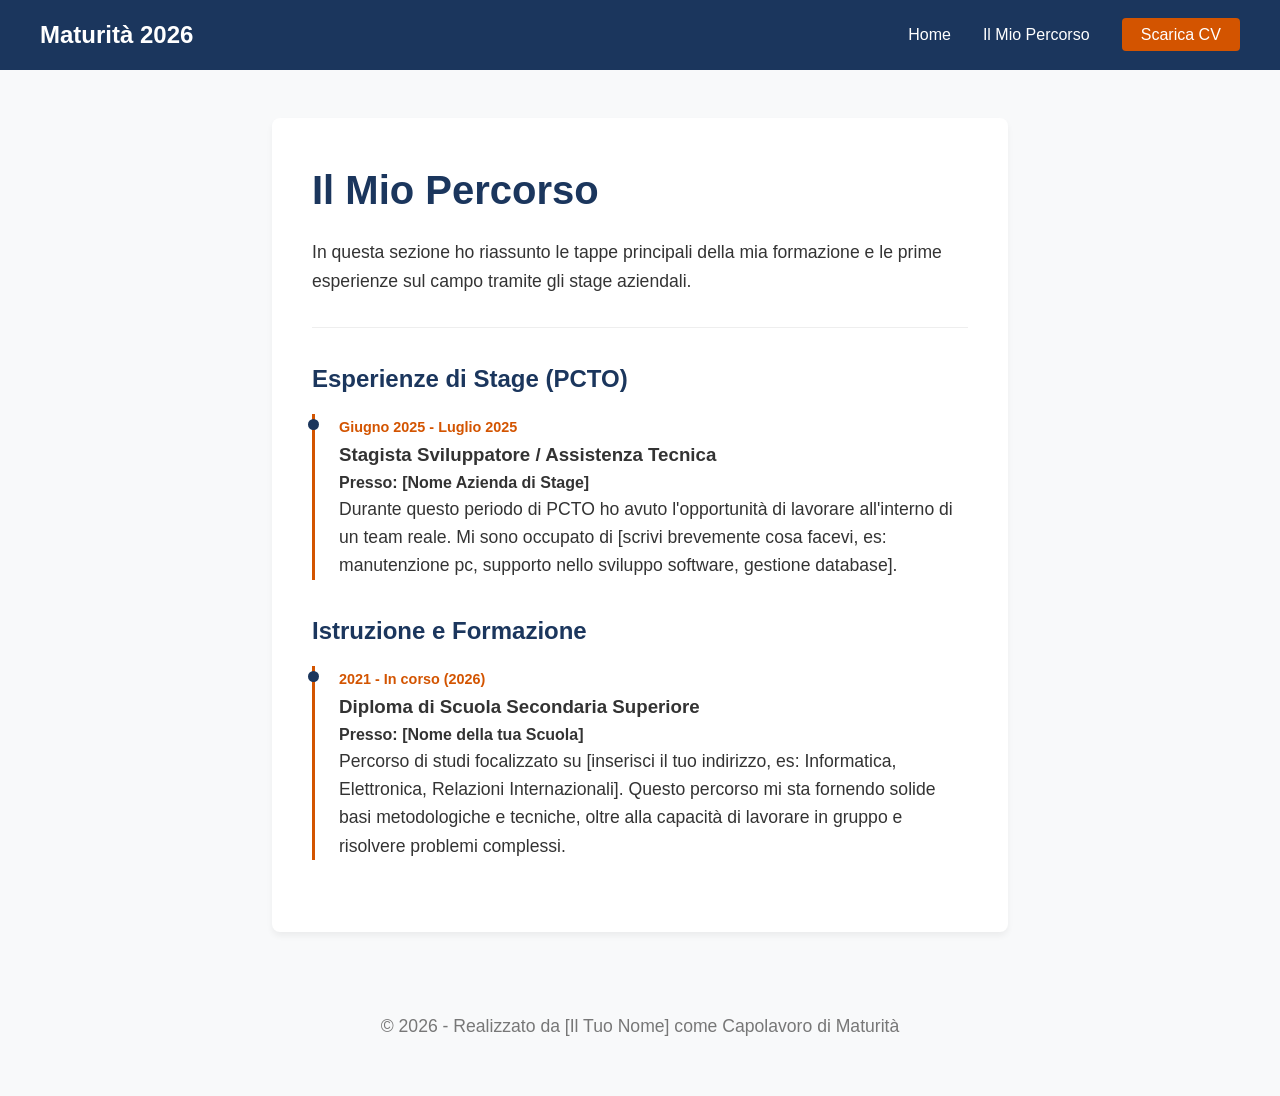
==== percorso.html @ 326dcc3c "Rename esperienze.html to percorso.html" ====
<!DOCTYPE html>
<html lang="it">
<head>
    <meta charset="UTF-8">
    <meta name="viewport" content="width=device-width, initial-scale=1.0">
    <title>Il Mio Percorso | Esperienze e Scuola</title>
    <link rel="stylesheet" href="style.css">
</head>
<body>

    <header>
        <nav>
            <div class="logo">Maturità 2026</div>
            <ul class="nav-links">
                <li><a href="index.html">Home</a></li>
                <li><a href="percorso.html">Il Mio Percorso</a></li>
                <li><a href="tuo-cv.pdf" download class="btn-cv">Scarica CV</a></li>
            </ul>
        </nav>
    </header>

    <main>
        <section>
            <h1>Il Mio Percorso</h1>
            <p>In questa sezione ho riassunto le tappe principali della mia formazione e le prime esperienze sul campo tramite gli stage aziendali.</p>
            
            <hr style="border: 0; height: 1px; background: #eee; margin: 2rem 0;">

            <h2>Esperienze di Stage (PCTO)</h2>
            
            <div class="timeline-item">
                <span class="date">Giugno 2025 - Luglio 2025</span>
                <h3>Stagista Sviluppatore / Assistenza Tecnica</h3>
                <h4>Presso: [Nome Azienda di Stage]</h4>
                <p>Durante questo periodo di PCTO ho avuto l'opportunità di lavorare all'interno di un team reale. Mi sono occupato di [scrivi brevemente cosa facevi, es: manutenzione pc, supporto nello sviluppo software, gestione database].</p>
            </div>

            <h2>Istruzione e Formazione</h2>

            <div class="timeline-item">
                <span class="date">2021 - In corso (2026)</span>
                <h3>Diploma di Scuola Secondaria Superiore</h3>
                <h4>Presso: [Nome della tua Scuola]</h4>
                <p>Percorso di studi focalizzato su [inserisci il tuo indirizzo, es: Informatica, Elettronica, Relazioni Internazionali]. Questo percorso mi sta fornendo solide basi metodologiche e tecniche, oltre alla capacità di lavorare in gruppo e risolvere problemi complessi.</p>
            </div>
        </section>
    </main>

    <footer>
        <p>&copy; 2026 - Realizzato da [Il Tuo Nome] come Capolavoro di Maturità</p>
    </footer>

</body>
</html>
---- style.css ----
/* Reset di base */
* {
    margin: 0;
    padding: 0;
    box-sizing: border-box;
    font-family: 'Segoe UI', Tahoma, Geneva, Verdana, sans-serif;
}

/* Variabili Colore richieste */
:root {
    --primary-navy: #1B365D;    /* Blu Navy */
    --text-anthracite: #333333; /* Antracite */
    --accent-orange: #D35400;   /* Arancio Scuro */
    --bg-light: #F8F9FA;        /* Sfondo chiaro per contrasto */
    --white: #FFFFFF;
}

body {
    background-color: var(--bg-light);
    color: var(--text-anthracite);
    line-height: 1.6;
}

/* Barra di Navigazione */
header {
    background-color: var(--primary-navy);
    padding: 1rem 2rem;
    position: sticky;
    top: 0;
    z-index: 100;
}

nav {
    display: flex;
    justify-content: space-between;
    align-items: center;
    max-width: 1200px;
    margin: 0 auto;
}

.logo {
    color: var(--white);
    font-size: 1.5rem;
    font-weight: bold;
}

.nav-links {
    list-style: none;
    display: flex;
    align-items: center;
    gap: 2rem;
}

.nav-links a {
    color: var(--white);
    text-decoration: none;
    font-weight: 500;
    transition: color 0.3s;
}

.nav-links a:hover {
    color: var(--accent-orange);
}

/* Pulsante Scarica CV nella Navbar */
.btn-cv {
    background-color: var(--accent-orange);
    color: var(--white) !important;
    padding: 0.5rem 1.2rem;
    border-radius: 4px;
    transition: background-color 0.3s !important;
}

.btn-cv:hover {
    background-color: #A04000; /* Arancio più scuro al passaggio del mouse */
}

/* Layout Contenuto Principale */
main {
    max-width: 800px;
    margin: 3rem auto;
    padding: 0 2rem;
}

section {
    background: var(--white);
    padding: 2.5rem;
    border-radius: 8px;
    box-shadow: 0 4px 6px rgba(0, 0, 0, 0.05);
    margin-bottom: 2rem;
}

h1, h2 {
    color: var(--primary-navy);
    margin-bottom: 1rem;
}

h1 {
    font-size: 2.5rem;
}

p {
    margin-bottom: 1.5rem;
    font-size: 1.1rem;
}

/* Stili specifici per la pagina Percorso (Timeline semplice) */
.timeline-item {
    border-left: 3px solid var(--accent-orange);
    padding-left: 1.5rem;
    margin-bottom: 2rem;
    position: relative;
}

.timeline-item::before {
    content: '';
    position: absolute;
    left: -7px;
    top: 5px;
    width: 11px;
    height: 11px;
    background-color: var(--primary-navy);
    border-radius: 50%;
}

.date {
    font-weight: bold;
    color: var(--accent-orange);
    font-size: 0.9rem;
}

/* Footer */
footer {
    text-align: center;
    padding: 2rem;
    color: #777;
    font-size: 0.9rem;
}
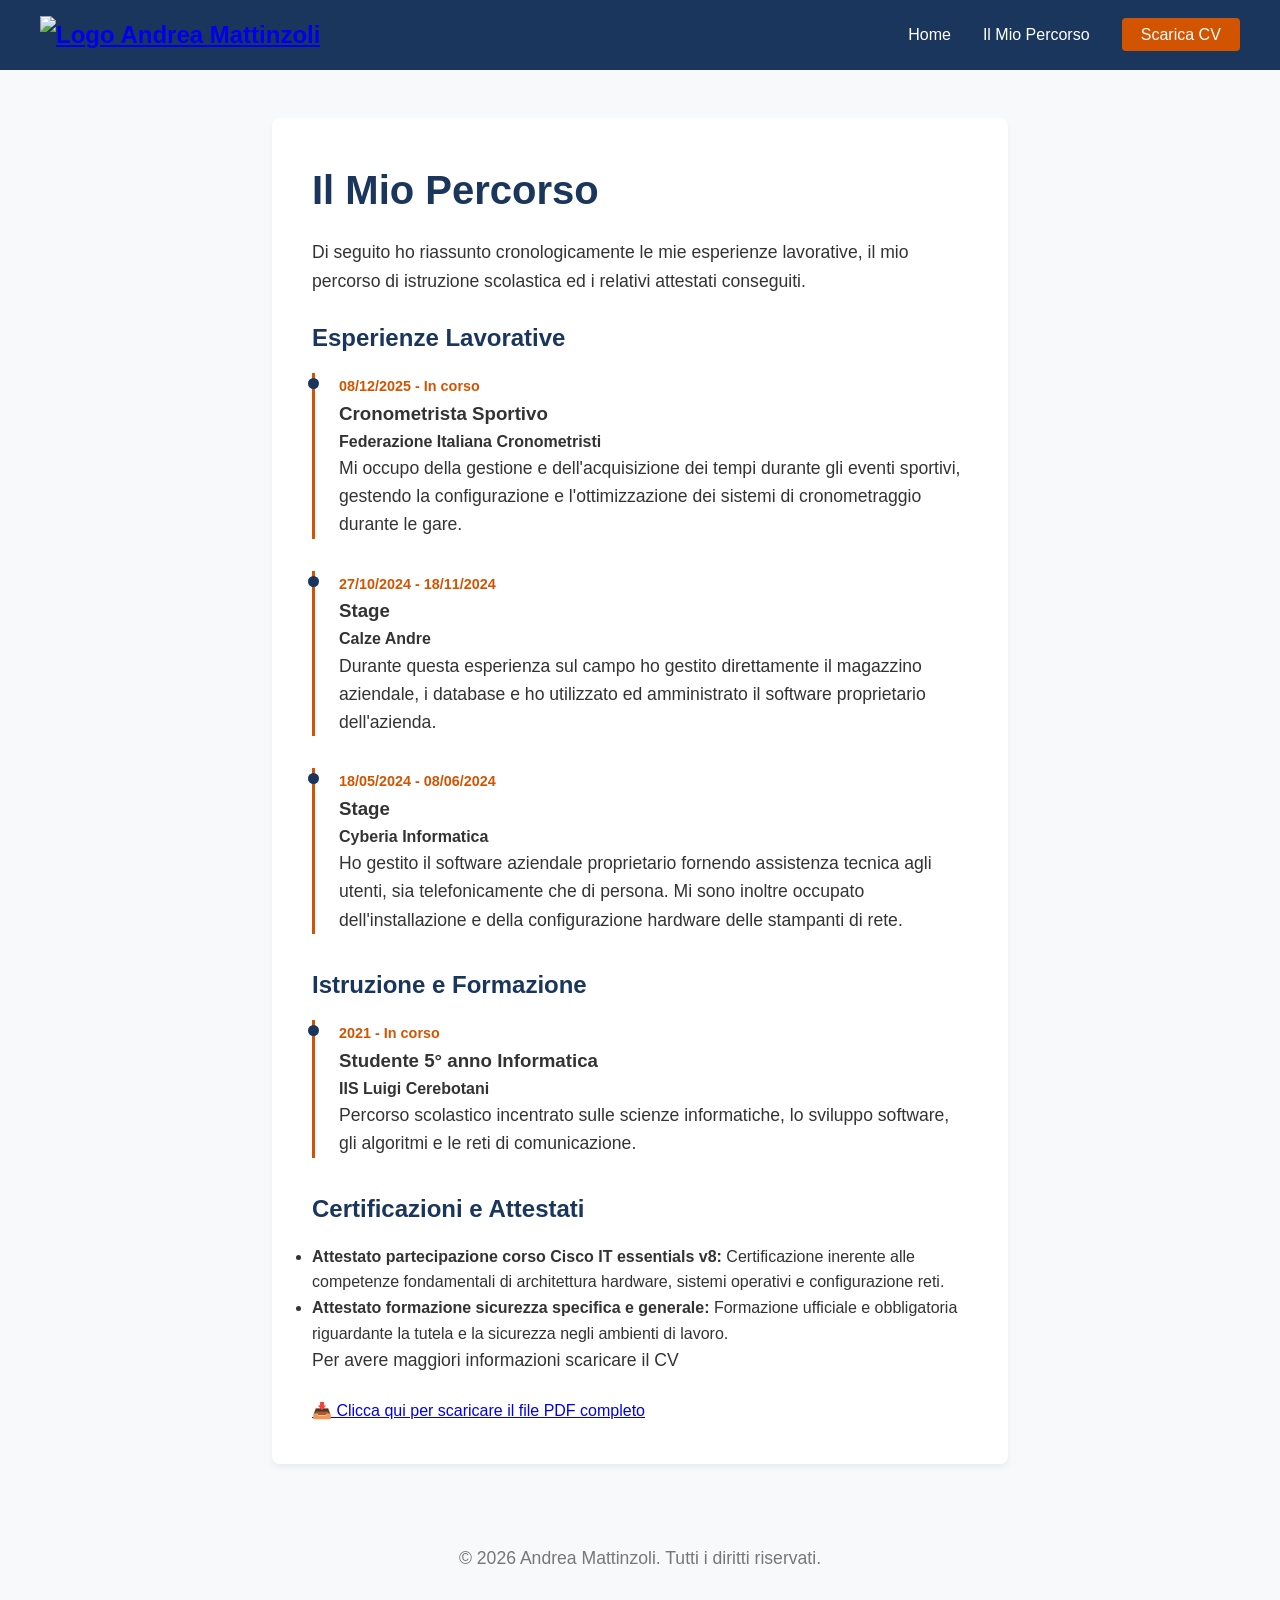
==== commit 5dd542aa: "Update percorso.html" ====
--- a/percorso.html
+++ b/percorso.html
@@ -3,18 +3,22 @@
 <head>
     <meta charset="UTF-8">
     <meta name="viewport" content="width=device-width, initial-scale=1.0">
-    <title>Il Mio Percorso | Esperienze e Scuola</title>
+    <title>Il Mio Percorso | Andrea Mattinzoli</title>
     <link rel="stylesheet" href="style.css">
 </head>
 <body>
 
     <header>
         <nav>
-            <div class="logo">Maturità 2026</div>
+            <div class="logo">
+                <a href="index.html">
+                    <img src="logo.png" alt="Logo Andrea Mattinzoli" class="logo-img">
+                </a>
+            </div>
             <ul class="nav-links">
                 <li><a href="index.html">Home</a></li>
                 <li><a href="percorso.html">Il Mio Percorso</a></li>
-                <li><a href="tuo-cv.pdf" download class="btn-cv">Scarica CV</a></li>
+                <li><a href="Mattinzoli_Andrea_CV_maggio2026.pdf" download class="btn-cv">Scarica CV</a></li>
             </ul>
         </nav>
     </header>
@@ -22,32 +26,56 @@
     <main>
         <section>
             <h1>Il Mio Percorso</h1>
-            <p>In questa sezione ho riassunto le tappe principali della mia formazione e le prime esperienze sul campo tramite gli stage aziendali.</p>
-            
-            <hr style="border: 0; height: 1px; background: #eee; margin: 2rem 0;">
+            <p>Di seguito ho riassunto cronologicamente le mie esperienze lavorative, il mio percorso di istruzione scolastica ed i relativi attestati conseguiti.</p>
 
-            <h2>Esperienze di Stage (PCTO)</h2>
+            <h2>Esperienze Lavorative</h2>
             
             <div class="timeline-item">
-                <span class="date">Giugno 2025 - Luglio 2025</span>
-                <h3>Stagista Sviluppatore / Assistenza Tecnica</h3>
-                <h4>Presso: [Nome Azienda di Stage]</h4>
-                <p>Durante questo periodo di PCTO ho avuto l'opportunità di lavorare all'interno di un team reale. Mi sono occupato di [scrivi brevemente cosa facevi, es: manutenzione pc, supporto nello sviluppo software, gestione database].</p>
+                <span class="date">08/12/2025 - In corso</span>
+                <h3>Cronometrista Sportivo</h3>
+                <h4>Federazione Italiana Cronometristi</h4>
+                <p>Mi occupo della gestione e dell'acquisizione dei tempi durante gli eventi sportivi, gestendo la configurazione e l'ottimizzazione dei sistemi di cronometraggio durante le gare.</p>
+            </div>
+
+            <div class="timeline-item">
+                <span class="date">27/10/2024 - 18/11/2024</span>
+                <h3>Stage</h3>
+                <h4>Calze Andre</h4>
+                <p>Durante questa esperienza sul campo ho gestito direttamente il magazzino aziendale, i database e ho utilizzato ed amministrato il software proprietario dell'azienda.</p>
+            </div>
+
+            <div class="timeline-item">
+                <span class="date">18/05/2024 - 08/06/2024</span>
+                <h3>Stage</h3>
+                <h4>Cyberia Informatica</h4>
+                <p>Ho gestito il software aziendale proprietario fornendo assistenza tecnica agli utenti, sia telefonicamente che di persona. Mi sono inoltre occupato dell'installazione e della configurazione hardware delle stampanti di rete.</p>
             </div>
 
             <h2>Istruzione e Formazione</h2>
 
             <div class="timeline-item">
-                <span class="date">2021 - In corso (2026)</span>
-                <h3>Diploma di Scuola Secondaria Superiore</h3>
-                <h4>Presso: [Nome della tua Scuola]</h4>
-                <p>Percorso di studi focalizzato su [inserisci il tuo indirizzo, es: Informatica, Elettronica, Relazioni Internazionali]. Questo percorso mi sta fornendo solide basi metodologiche e tecniche, oltre alla capacità di lavorare in gruppo e risolvere problemi complessi.</p>
+                <span class="date">2021 - In corso</span>
+                <h3>Studente 5° anno Informatica</h3>
+                <h4>IIS Luigi Cerebotani</h4>
+                <p>Percorso scolastico incentrato sulle scienze informatiche, lo sviluppo software, gli algoritmi e le reti di comunicazione.</p>
             </div>
+
+            <h2>Certificazioni e Attestati</h2>
+            <ul>
+                <li><strong>Attestato partecipazione corso Cisco IT essentials v8:</strong> Certificazione inerente alle competenze fondamentali di architettura hardware, sistemi operativi e configurazione reti.</li>
+                <li><strong>Attestato formazione sicurezza specifica e generale:</strong> Formazione ufficiale e obbligatoria riguardante la tutela e la sicurezza negli ambienti di lavoro.</li>
+            </ul>
+
+            <div class="cv-info-box">
+                <p>Per avere maggiori informazioni scaricare il CV</p>
+                <a href="Mattinzoli_Andrea_CV_maggio2026.pdf" download class="btn-inline-cv">📥 Clicca qui per scaricare il file PDF completo</a>
+            </div>
+
         </section>
     </main>
 
     <footer>
-        <p>&copy; 2026 - Realizzato da [Il Tuo Nome] come Capolavoro di Maturità</p>
+        <p>&copy; 2026 Andrea Mattinzoli. Tutti i diritti riservati.</p>
     </footer>
 
 </body>
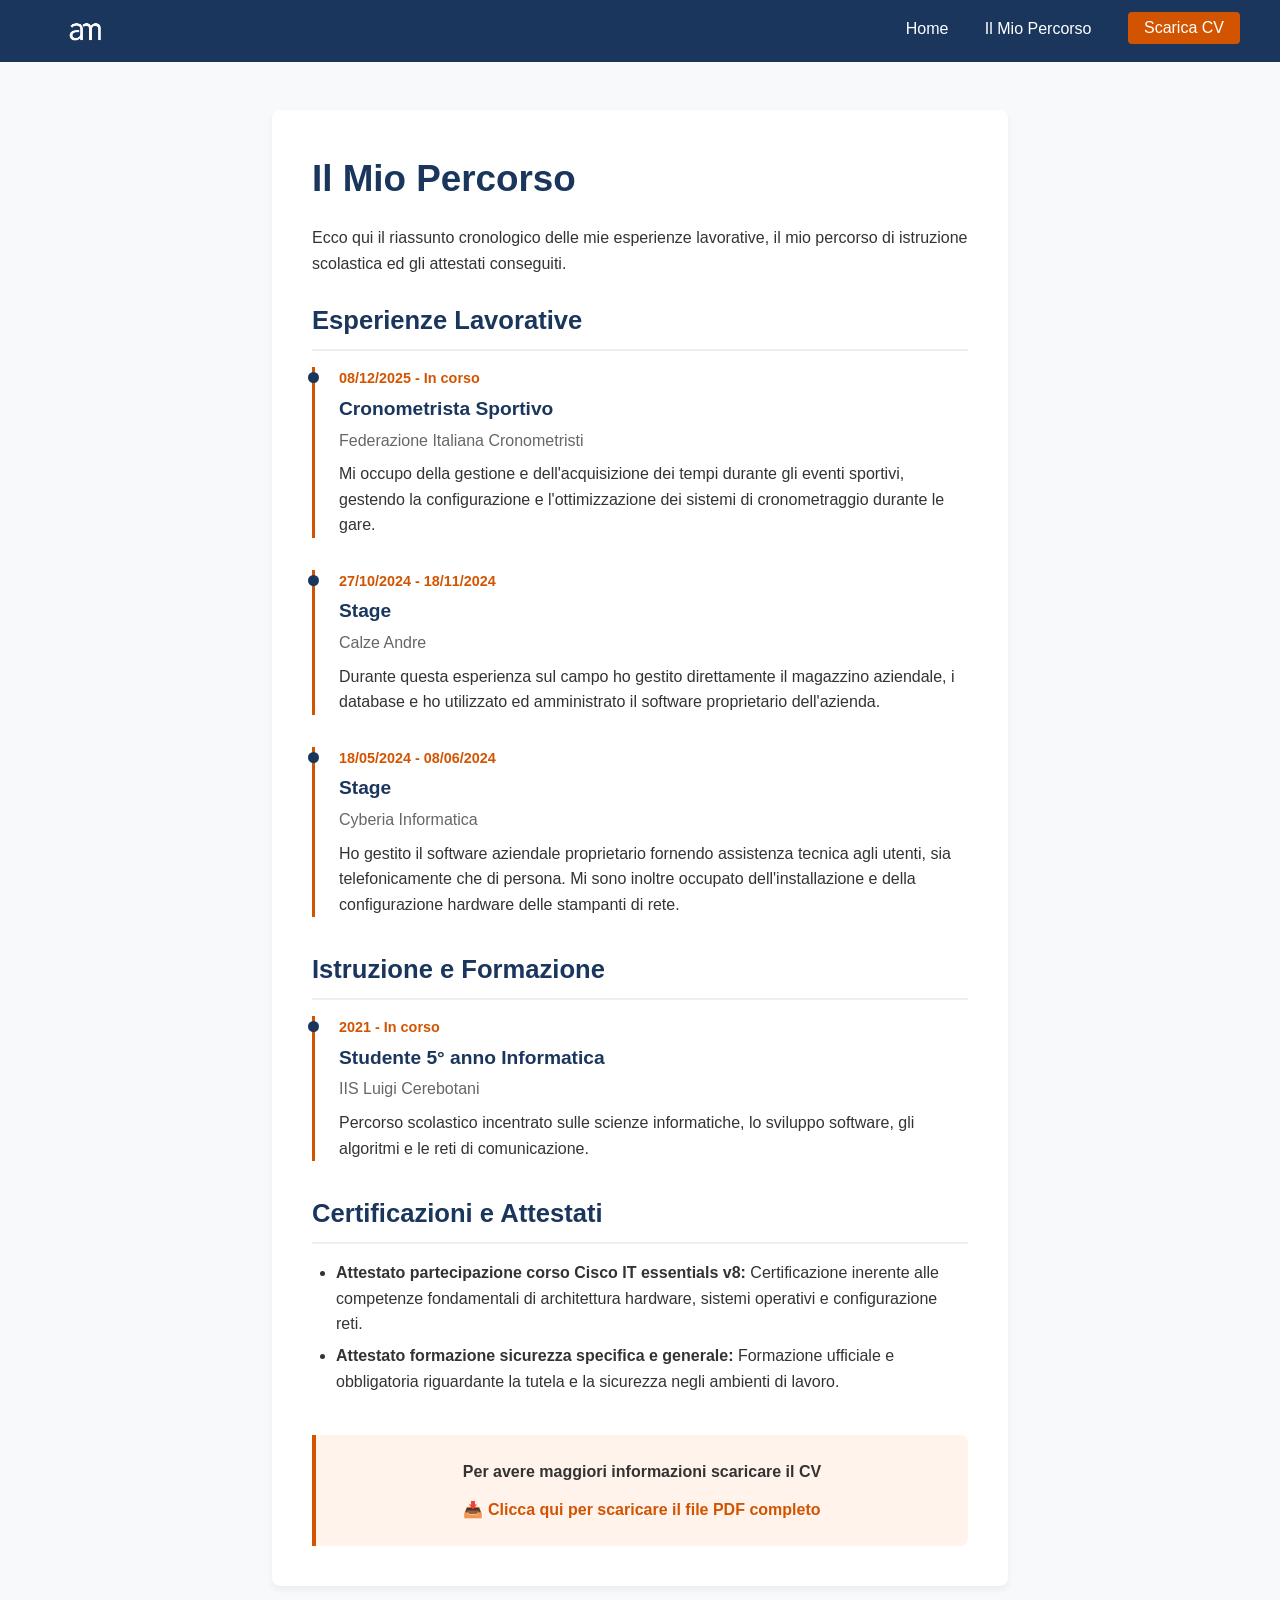
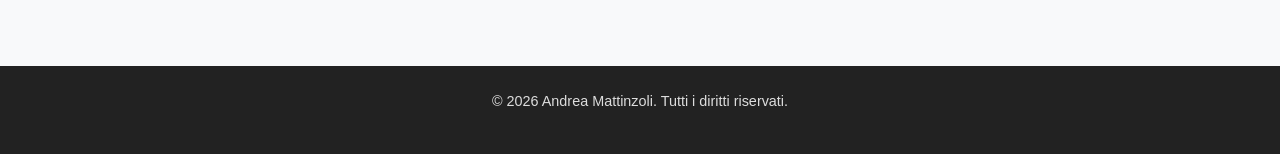
==== commit 9d868f59: "Update percorso.html" ====
--- a/percorso.html
+++ b/percorso.html
@@ -26,7 +26,7 @@
     <main>
         <section>
             <h1>Il Mio Percorso</h1>
-            <p>Di seguito ho riassunto cronologicamente le mie esperienze lavorative, il mio percorso di istruzione scolastica ed i relativi attestati conseguiti.</p>
+            <p>Ecco qui il riassunto cronologico delle mie esperienze lavorative, il mio percorso di istruzione scolastica ed gli attestati conseguiti.</p>
 
             <h2>Esperienze Lavorative</h2>
             
--- a/style.css
+++ b/style.css
@@ -1,4 +1,4 @@
-/* Reset di base */
+/* Reset di base per eliminare i margini predefiniti dei browser */
 * {
     margin: 0;
     padding: 0;
@@ -6,49 +6,75 @@
     font-family: 'Segoe UI', Tahoma, Geneva, Verdana, sans-serif;
 }
 
-/* Variabili Colore richieste */
+/* Definizione delle variabili colore richieste */
 :root {
-    --primary-navy: #1B365D;    /* Blu Navy */
+    --primary-navy: #1B365D;    /* Blu Navy ereditato dallo screen dell'header */
     --text-anthracite: #333333; /* Antracite */
     --accent-orange: #D35400;   /* Arancio Scuro */
-    --bg-light: #F8F9FA;        /* Sfondo chiaro per contrasto */
-    --white: #FFFFFF;
-}
-
+    --bg-light: #F8F9FA;        /* Sfondo chiaro per le pagine */
+    --white: #FFFFFF;           /* Bianco per i contenitori */
+    --footer-dark: #222222;     /* Colore scuro per la striscia del footer */
+}
+
+/* Stile globale del corpo della pagina */
 body {
     background-color: var(--bg-light);
     color: var(--text-anthracite);
     line-height: 1.6;
-}
-
-/* Barra di Navigazione */
+    display: flex;
+    flex-direction: column;
+    min-height: 100vh;
+}
+
+/* =========================================
+   BARRA DI NAVIGAZIONE (METODO GRIGLIA RIGIDA)
+   ========================================= */
 header {
     background-color: var(--primary-navy);
-    padding: 1rem 2rem;
     position: sticky;
     top: 0;
     z-index: 100;
+    padding: 12px 2rem; /* Spazio fisso sopra e sotto la barra */
 }
 
 nav {
-    display: flex;
-    justify-content: space-between;
-    align-items: center;
+    display: table; /* Trasforma la navbar in una tabella rigida */
+    width: 100%;
     max-width: 1200px;
     margin: 0 auto;
 }
 
+/* Cella di sinistra: Contiene il Logo */
 .logo {
-    color: var(--white);
-    font-size: 1.5rem;
-    font-weight: bold;
-}
-
+    display: table-cell;
+    vertical-align: middle; /* Allineamento millimetrico al centro */
+    text-align: left;
+}
+
+.logo a {
+    display: inline-block;
+    vertical-align: middle;
+}
+
+.logo-img {
+    height: 35px; /* Altezza fissa del logo am */
+    width: auto;
+    display: block;
+}
+
+/* Cella di destra: Contiene il Menu */
 .nav-links {
+    display: table-cell;
+    vertical-align: middle; /* Blocca le scritte e il bottone alla stessa identica altezza del logo */
+    text-align: right;      /* Spinge il menu tutto a destra */
     list-style: none;
-    display: flex;
-    align-items: center;
-    gap: 2rem;
+}
+
+/* Forza i singoli elementi della lista a stare affiancati senza andare a capo */
+.nav-links li {
+    display: inline-block;
+    vertical-align: middle;
+    margin-left: 2rem; /* Spazio orizzontale tra le voci del menu */
 }
 
 .nav-links a {
@@ -56,30 +82,38 @@
     text-decoration: none;
     font-weight: 500;
     transition: color 0.3s;
+    display: inline-block;
+    vertical-align: middle;
+    line-height: 1; /* Rimuove lo spazio extra ereditato dal body */
 }
 
 .nav-links a:hover {
     color: var(--accent-orange);
 }
 
-/* Pulsante Scarica CV nella Navbar */
+/* Pulsante Scarica CV */
 .btn-cv {
     background-color: var(--accent-orange);
     color: var(--white) !important;
-    padding: 0.5rem 1.2rem;
+    padding: 8px 16px; /* Crea la sagoma rettangolare del bottone */
     border-radius: 4px;
     transition: background-color 0.3s !important;
+    display: inline-block;
+    vertical-align: middle;
 }
 
 .btn-cv:hover {
-    background-color: #A04000; /* Arancio più scuro al passaggio del mouse */
-}
-
-/* Layout Contenuto Principale */
+    background-color: #A04000;
+}
+
+/* =========================================
+   CONTENUTO PRINCIPALE (MAIN)
+   ========================================= */
 main {
     max-width: 800px;
     margin: 3rem auto;
     padding: 0 2rem;
+    flex: 1; 
 }
 
 section {
@@ -90,21 +124,19 @@
     margin-bottom: 2rem;
 }
 
-h1, h2 {
+h1, h2, h3 {
     color: var(--primary-navy);
     margin-bottom: 1rem;
 }
 
-h1 {
-    font-size: 2.5rem;
-}
-
-p {
-    margin-bottom: 1.5rem;
-    font-size: 1.1rem;
-}
-
-/* Stili specifici per la pagina Percorso (Timeline semplice) */
+h1 { font-size: 2.3rem; }
+h2 { font-size: 1.6rem; border-bottom: 2px solid #eee; padding-bottom: 0.5rem; margin-top: 1.5rem; }
+h3 { font-size: 1.2rem; margin-bottom: 0.2rem; }
+h4 { color: #666; font-weight: 500; margin-bottom: 0.5rem; }
+p { margin-bottom: 1rem; }
+ul { margin-left: 1.5rem; margin-bottom: 1rem; }
+li { margin-bottom: 0.4rem; }
+
 .timeline-item {
     border-left: 3px solid var(--accent-orange);
     padding-left: 1.5rem;
@@ -127,12 +159,42 @@
     font-weight: bold;
     color: var(--accent-orange);
     font-size: 0.9rem;
-}
-
-/* Footer */
+    display: block;
+    margin-bottom: 0.2rem;
+}
+
+.cv-info-box {
+    background-color: #FFF3EB;
+    border-left: 4px solid var(--accent-orange);
+    padding: 1.5rem;
+    border-radius: 0 8px 8px 0;
+    margin-top: 2.5rem;
+    text-align: center;
+}
+
+.cv-info-box p {
+    margin-bottom: 0.8rem;
+    font-weight: bold;
+}
+
+.cv-info-box .btn-inline-cv {
+    color: var(--accent-orange);
+    font-weight: bold;
+    text-decoration: none;
+}
+
+.cv-info-box .btn-inline-cv:hover {
+    text-decoration: underline;
+}
+
+/* =========================================
+   FOOTER
+   ========================================= */
 footer {
+    background-color: var(--footer-dark);
+    color: #DDDDDD;
     text-align: center;
-    padding: 2rem;
-    color: #777;
+    padding: 1.5rem 2rem;
     font-size: 0.9rem;
-}
+    width: 100%;
+}
